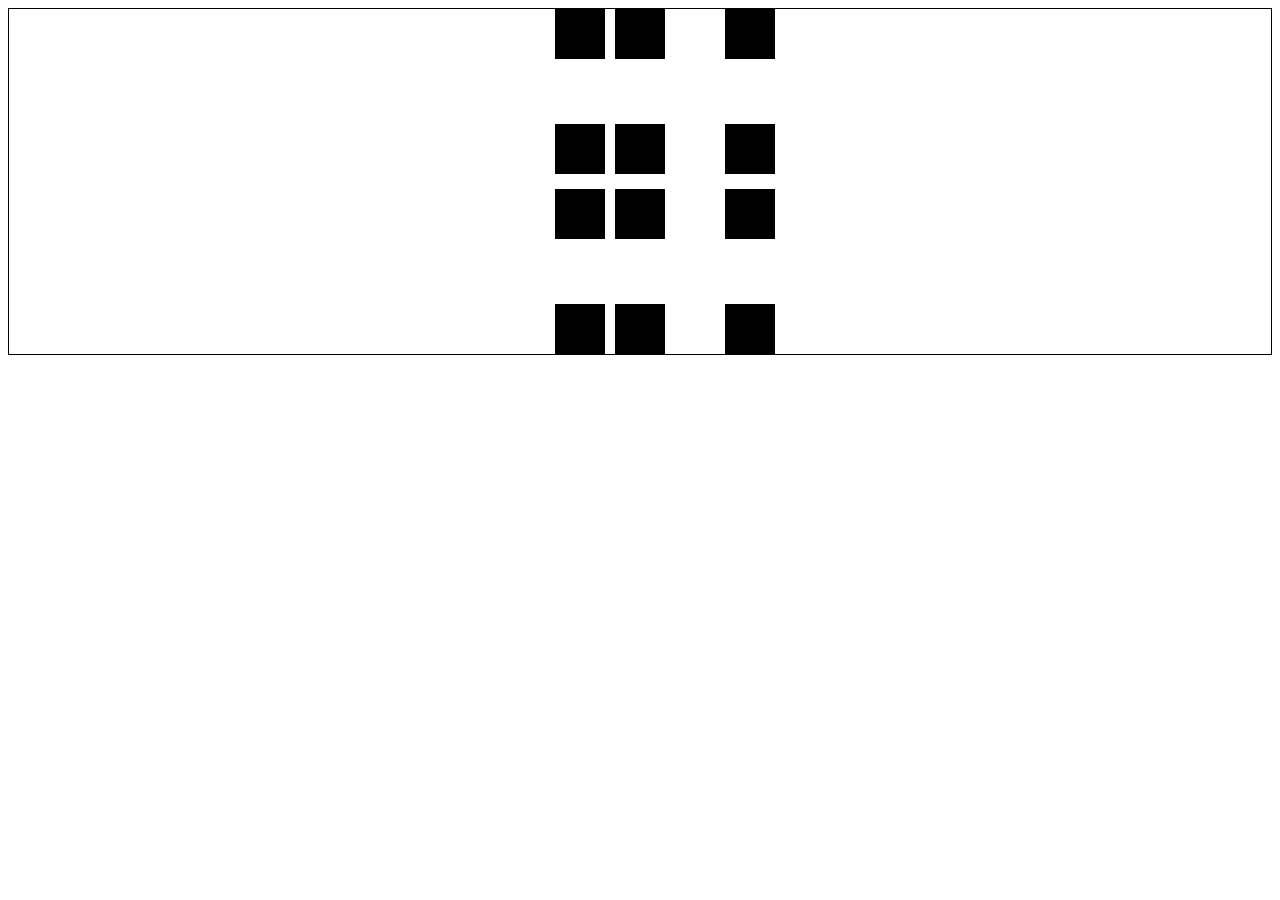
==== Pages/Bento-grid/src/html/index.html @ 7572449c "pruebas con grid" ====
<!DOCTYPE html>
<html lang="es">
<head>
    <meta charset="UTF-8">
    <meta name="viewport" content="width=device-width, initial-scale=1.0">
    <title>Document</title>
    <link rel="stylesheet" href="../style/style.css">
</head>
<body>
    <div>
        <span></span>
        <span></span>
        <span></span>
        <span></span>
        <span></span>
        <span></span>
        <span></span>
        <span></span>
        <span></span>
        <span></span>
        <span></span>
        <span></span>
    </div>
</body>
</html>
---- Pages/Bento-grid/src/style/style.css ----
*{
    box-sizing: border-box;
}

div {
display: grid;
    border: 1px solid;
    grid-template-columns: 100px 50px 100px;
    grid-template-rows: 100px auto 100px;
    column-gap: 10px;
    row-gap: 15px;
    justify-items: end;
    justify-content: center;
}

span{
    width: 50px;
    height: 50px;
    background-color: black;
}
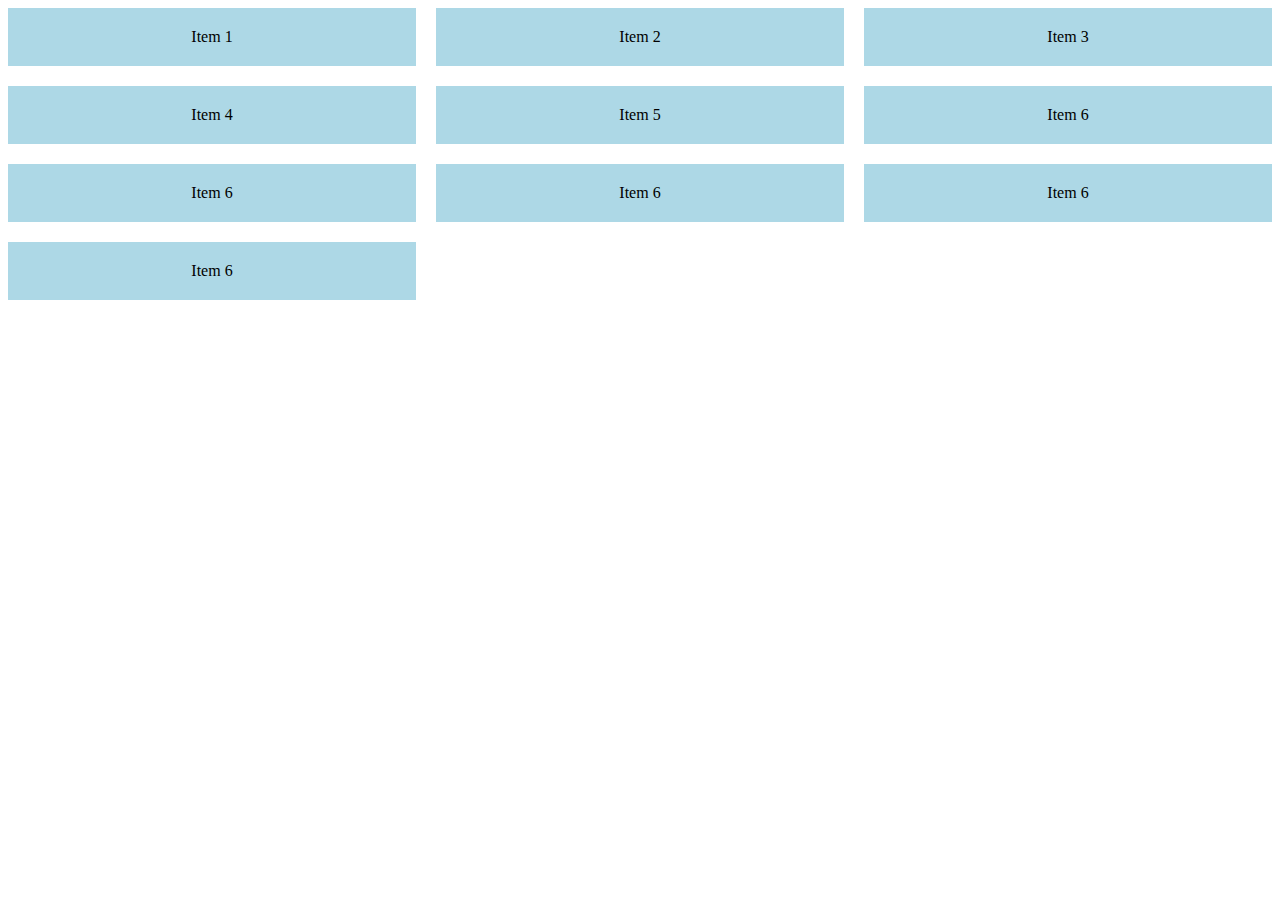
==== commit 7257c441: "grid" ====
--- a/Pages/Bento-grid/src/html/index.html
+++ b/Pages/Bento-grid/src/html/index.html
@@ -7,19 +7,18 @@
     <link rel="stylesheet" href="../style/style.css">
 </head>
 <body>
-    <div>
-        <span></span>
-        <span></span>
-        <span></span>
-        <span></span>
-        <span></span>
-        <span></span>
-        <span></span>
-        <span></span>
-        <span></span>
-        <span></span>
-        <span></span>
-        <span></span>
-    </div>
+    <div class="container">
+        <div class="item">Item 1</div>
+        <div class="item">Item 2</div>
+        <div class="item">Item 3</div>
+        <div class="item">Item 4</div>
+        <div class="item">Item 5</div>
+        <div class="item">Item 6</div>
+        <div class="item">Item 6</div>
+        <div class="item">Item 6</div>
+        <div class="item">Item 6</div>
+        <div class="item">Item 6</div>
+      </div>
+      
 </body>
 </html>--- a/Pages/Bento-grid/src/style/style.css
+++ b/Pages/Bento-grid/src/style/style.css
@@ -2,19 +2,15 @@
     box-sizing: border-box;
 }
 
-div {
-display: grid;
-    border: 1px solid;
-    grid-template-columns: 100px 50px 100px;
-    grid-template-rows: 100px auto 100px;
-    column-gap: 10px;
-    row-gap: 15px;
-    justify-items: end;
-    justify-content: center;
-}
-
-span{
-    width: 50px;
-    height: 50px;
-    background-color: black;
-}+.container {
+    display: grid; /* Define el contenedor como grid */
+    grid-template-columns: repeat(3, 1fr); /* 3 columnas de igual tamaño */
+    grid-gap: 20px; /* Espacio entre las columnas y filas */
+  }
+  
+  .item {
+    background-color: lightblue;
+    padding: 20px;
+    text-align: center;
+  }
+  
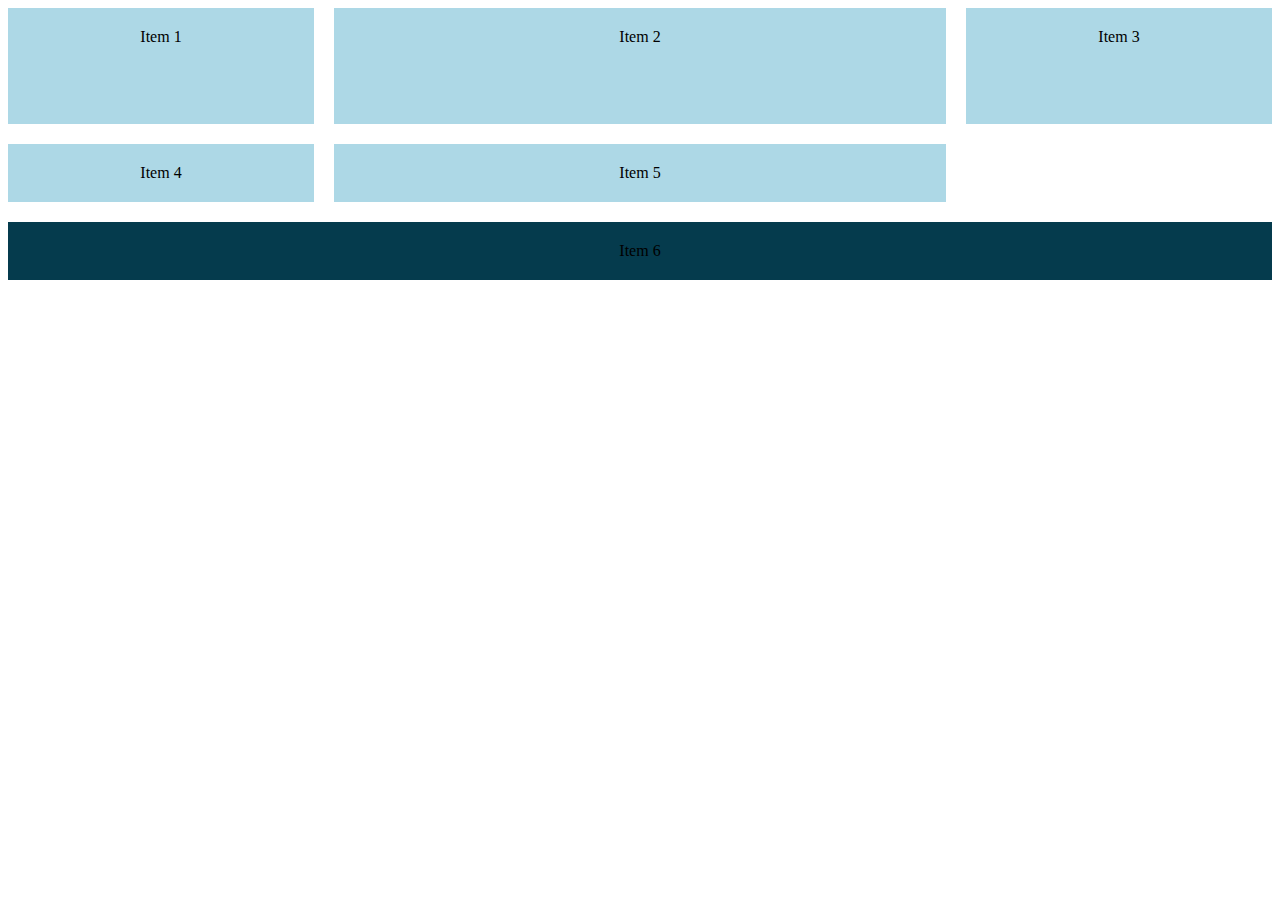
==== commit b19bbc7b: "nuevos cambios" ====
--- a/Pages/Bento-grid/src/html/index.html
+++ b/Pages/Bento-grid/src/html/index.html
@@ -13,11 +13,7 @@
         <div class="item">Item 3</div>
         <div class="item">Item 4</div>
         <div class="item">Item 5</div>
-        <div class="item">Item 6</div>
-        <div class="item">Item 6</div>
-        <div class="item">Item 6</div>
-        <div class="item">Item 6</div>
-        <div class="item">Item 6</div>
+        <div class="item-1">Item 6</div>
       </div>
       
 </body>
--- a/Pages/Bento-grid/src/style/style.css
+++ b/Pages/Bento-grid/src/style/style.css
@@ -1,16 +1,27 @@
-*{
-    box-sizing: border-box;
+* {
+  box-sizing: border-box;
 }
 
 .container {
-    display: grid; /* Define el contenedor como grid */
-    grid-template-columns: repeat(3, 1fr); /* 3 columnas de igual tamaño */
-    grid-gap: 20px; /* Espacio entre las columnas y filas */
-  }
-  
-  .item {
-    background-color: lightblue;
-    padding: 20px;
-    text-align: center;
-  }
-  
+  display: grid;
+  /* Define el contenedor como grid */
+  grid-template-columns: 1fr 2fr 1fr;
+  grid-template-rows: 2fr 1fr ;
+  /* 3 columnas de igual tamaño */
+  grid-gap: 20px;
+  /* Espacio entre las columnas y filas */
+}
+
+.item {
+  background-color: lightblue;
+  padding: 20px;
+  text-align: center;
+}
+
+.item-1 {
+  background-color: rgb(5, 59, 77);
+  padding: 20px;
+  text-align: center;
+  grid-column: 1/4;
+}
+
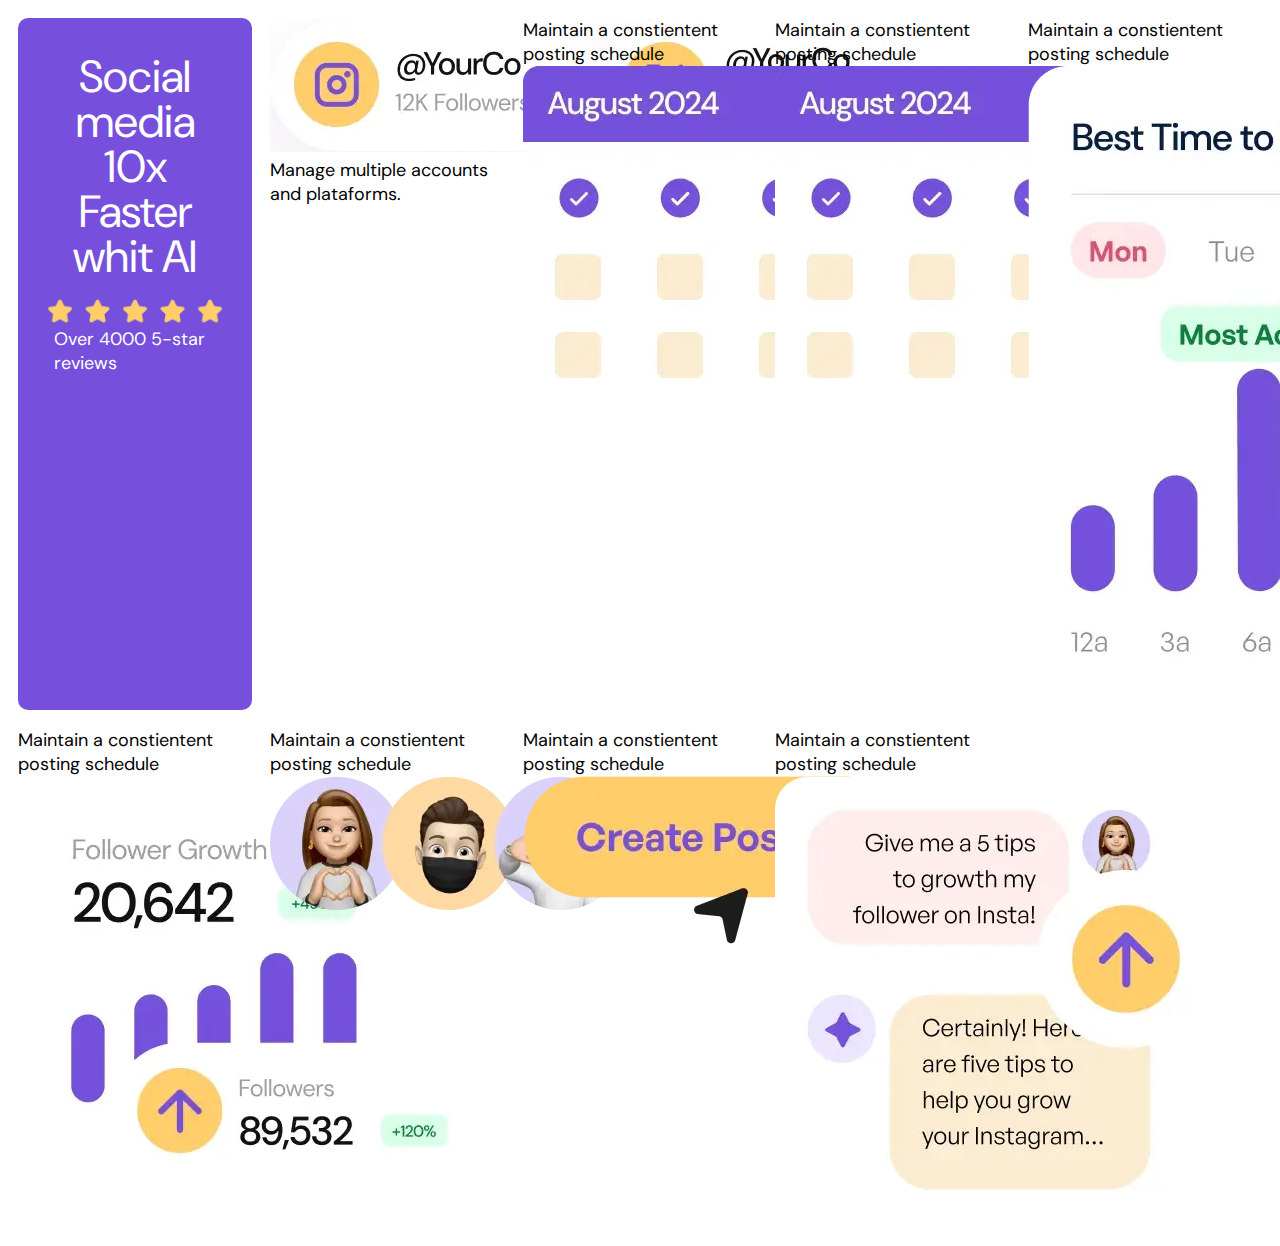
==== commit 3ca8f8b6: "cambios en el css y html" ====
--- a/Pages/Bento-grid/src/html/index.html
+++ b/Pages/Bento-grid/src/html/index.html
@@ -8,13 +8,54 @@
 </head>
 <body>
     <div class="container">
-        <div class="item">Item 1</div>
-        <div class="item">Item 2</div>
-        <div class="item">Item 3</div>
-        <div class="item">Item 4</div>
-        <div class="item">Item 5</div>
-        <div class="item-1">Item 6</div>
-      </div>
-      
+
+        <div class="section-1">
+            
+            <p>Social media 10x Faster whit AI </p>
+            <img src="../../img/illustration-five-stars.webp" alt="">
+            <p>Over 4000 5-star reviews</p>
+        </div>
+
+        <div class="section-2">
+            <img src="../../img/illustration-multiple-platforms.webp" alt="">
+            <p>Manage multiple accounts and plataforms. </p>
+        </div>
+
+        <div class="section-3">
+            <p>Maintain a constientent posting schedule</p>
+            <img src="../../img/illustration-consistent-schedule.webp" alt="">
+        </div>
+
+        <div class="section-3">
+            <p>Maintain a constientent posting schedule</p>
+            <img src="../../img/illustration-consistent-schedule.webp" alt="">
+        </div>
+
+        <div class="section-4">
+            <p>Maintain a constientent posting schedule</p>
+            <img src="../../img/illustration-schedule-posts.webp" alt="">
+        </div>
+
+        <div class="section-5">
+            <p>Maintain a constientent posting schedule</p>
+            <img src="../../img/illustration-grow-followers.webp" alt="">
+        </div>
+
+        <div class="section-6">
+            <p>Maintain a constientent posting schedule</p>
+            <img src="../../img/illustration-audience-growth.webp" alt="">
+        </div>
+
+        <div class="section-5">
+            <p>Maintain a constientent posting schedule</p>
+            <img src="../../img/illustration-create-post.webp" alt="">
+        </div>
+
+        <div class="section-5">
+            <p>Maintain a constientent posting schedule</p>
+            <img src="../../img/illustration-ai-content.webp" alt="">
+        </div>
+
+    </div>
 </body>
 </html>--- a/Pages/Bento-grid/src/style/style.css
+++ b/Pages/Bento-grid/src/style/style.css
@@ -1,27 +1,42 @@
+@import url('https://fonts.googleapis.com/css2?family=DM+Sans:ital,opsz,wght@0,9..40,100..1000;1,9..40,100..1000&display=swap');
+
 * {
   box-sizing: border-box;
+  font-size: 18px;
+  font-family:'DM Sans',sans-serif;
+  margin: 0;
+  padding: 0;
 }
 
+div{
+  border-radius: 10px;
+}
 .container {
   display: grid;
-  /* Define el contenedor como grid */
-  grid-template-columns: 1fr 2fr 1fr;
-  grid-template-rows: 2fr 1fr ;
-  /* 3 columnas de igual tamaño */
-  grid-gap: 20px;
-  /* Espacio entre las columnas y filas */
+  grid-template-columns: repeat(auto-fit, minmax(200px, 1fr));
+  padding: 1em;
+  gap: 1em;
 }
 
-.item {
-  background-color: lightblue;
-  padding: 20px;
+.container .section-1{
+  background-color: hsl(256, 67%, 59%);
+  overflow: hidden;
+  padding: 2em;
+  display: flex;
+  flex-direction: column;
+  align-items: center;
+}
+.section-1 p{
+  color: hsl(0, 0%, 100%);
+}
+.section-1 p:first-child{
+  font-size: 2.5em;
   text-align: center;
+  line-height: 1;
+  
 }
+.section-1 img{
+  margin-top: 1em;
+  width: 10em;
 
-.item-1 {
-  background-color: rgb(5, 59, 77);
-  padding: 20px;
-  text-align: center;
-  grid-column: 1/4;
 }
-
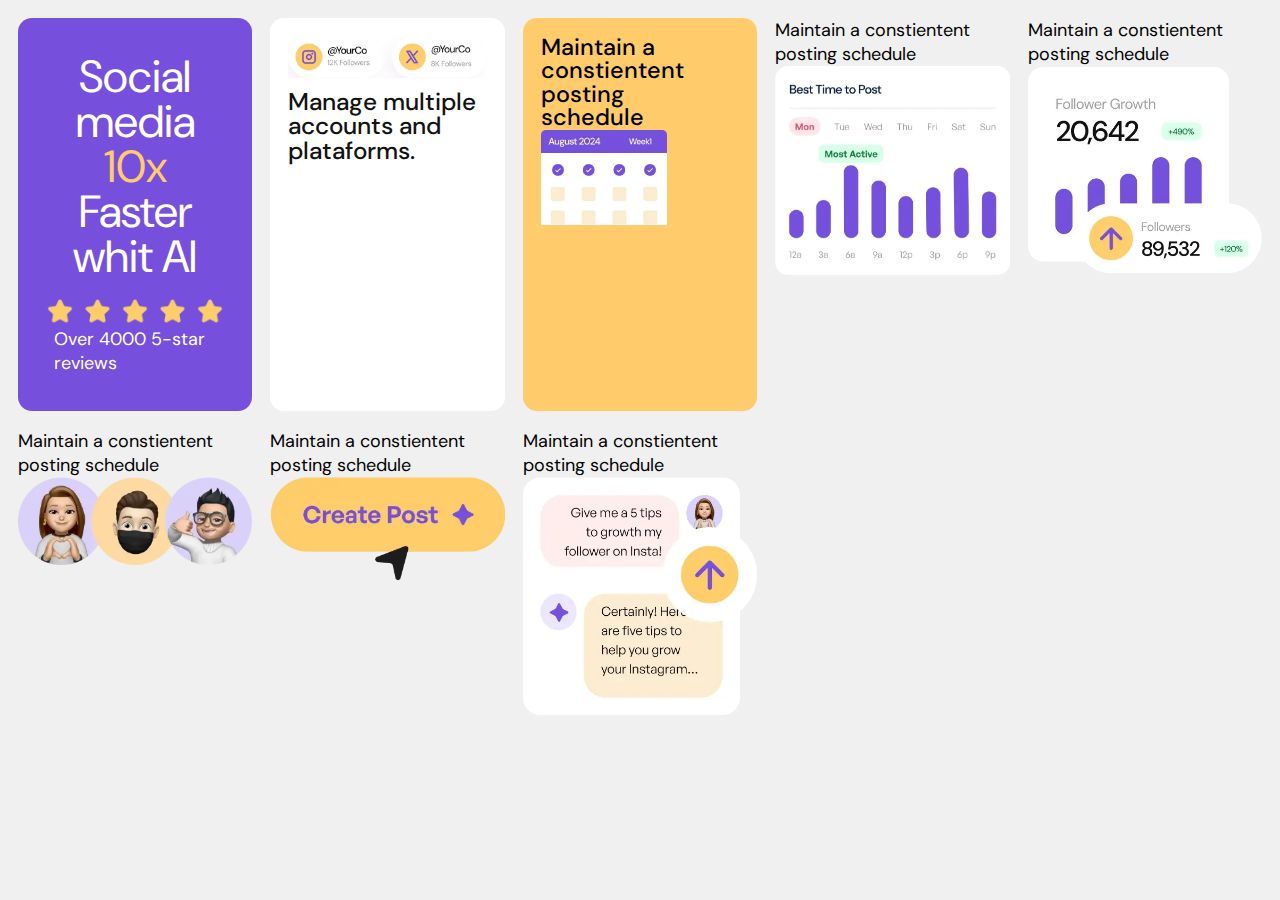
==== commit 10555639: "a" ====
--- a/Pages/Bento-grid/src/html/index.html
+++ b/Pages/Bento-grid/src/html/index.html
@@ -10,8 +10,7 @@
     <div class="container">
 
         <div class="section-1">
-            
-            <p>Social media 10x Faster whit AI </p>
+            <p>Social media <span>10x</span> Faster whit AI </p>
             <img src="../../img/illustration-five-stars.webp" alt="">
             <p>Over 4000 5-star reviews</p>
         </div>
@@ -19,11 +18,6 @@
         <div class="section-2">
             <img src="../../img/illustration-multiple-platforms.webp" alt="">
             <p>Manage multiple accounts and plataforms. </p>
-        </div>
-
-        <div class="section-3">
-            <p>Maintain a constientent posting schedule</p>
-            <img src="../../img/illustration-consistent-schedule.webp" alt="">
         </div>
 
         <div class="section-3">
--- a/Pages/Bento-grid/src/style/style.css
+++ b/Pages/Bento-grid/src/style/style.css
@@ -7,9 +7,15 @@
   margin: 0;
   padding: 0;
 }
+body{
+  background-color: rgb(240, 240, 240);
+
+}
 
 div{
-  border-radius: 10px;
+  border-radius: 14px;
+  display: flex;
+  flex-direction: column;
 }
 .container {
   display: grid;
@@ -17,13 +23,12 @@
   padding: 1em;
   gap: 1em;
 }
-
+/*//------------SECTION 1-------------------*/
 .container .section-1{
   background-color: hsl(256, 67%, 59%);
   overflow: hidden;
   padding: 2em;
-  display: flex;
-  flex-direction: column;
+  
   align-items: center;
 }
 .section-1 p{
@@ -38,5 +43,34 @@
 .section-1 img{
   margin-top: 1em;
   width: 10em;
+}
+span{
+  font-size: 1em;
+  color: hsl(39, 100%, 71%);
+}
 
+/*//------------SECTION 2-------------------*/
+.container .section-2{
+  background-color:hsl(0, 0%, 100%);
+  padding: 1em;
 }
+
+.section-2 p {
+  color: hsl(0, 0%, 7%); 
+  font-weight: 500;
+  font-size: 1.35em;
+  line-height: 1;
+  margin-top: .5em;
+}
+
+/*//------------SECTION 3-------------------*/
+.container .section-3{
+  background-color: hsl(39, 100%, 71%);
+  padding: 1em 5em 0em 1em;
+}
+
+.section-3 p {
+  font-weight: 500;
+  font-size: 1.3em;
+  line-height: 1;
+}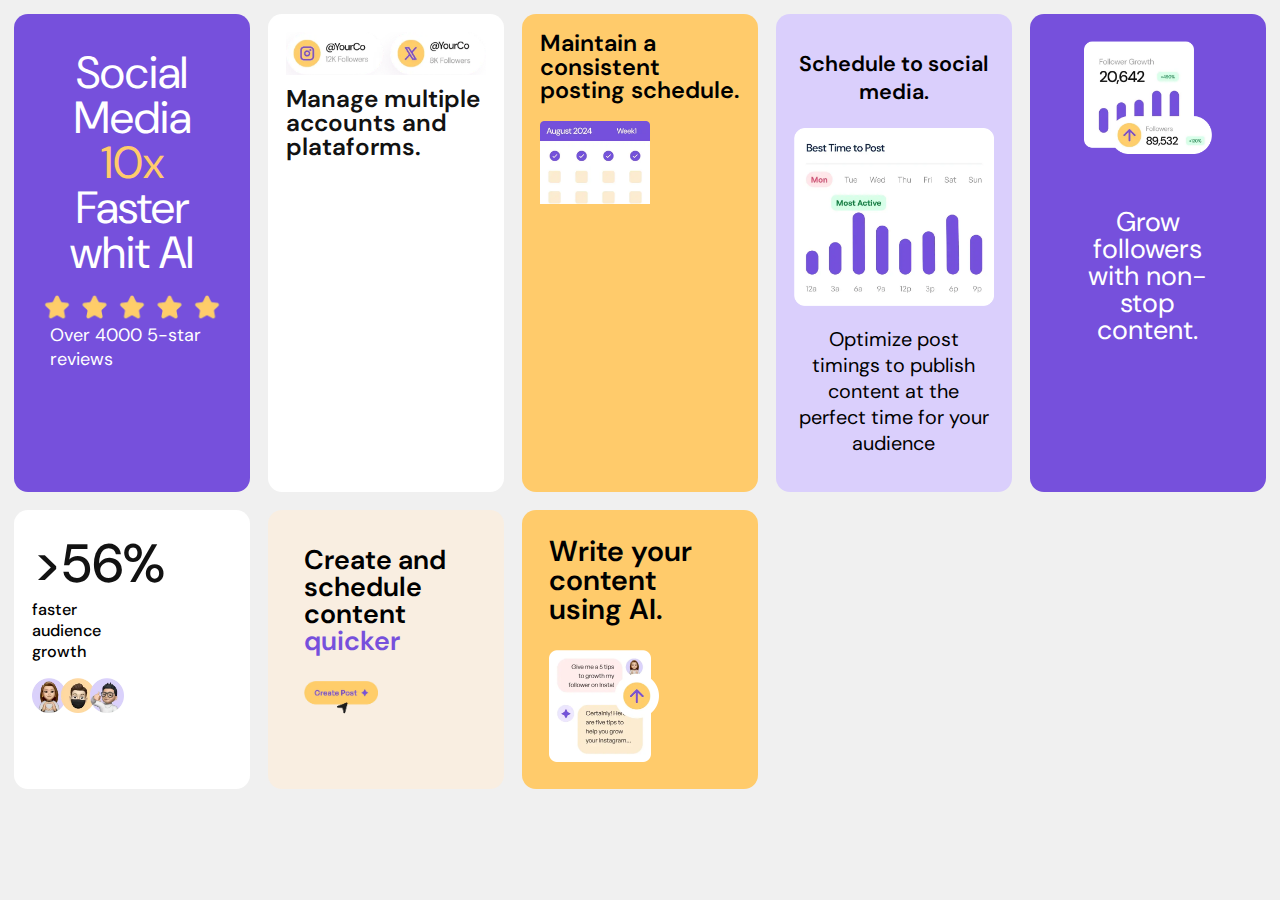
==== commit c9397083: "cambios css  y html" ====
--- a/Pages/Bento-grid/src/html/index.html
+++ b/Pages/Bento-grid/src/html/index.html
@@ -10,7 +10,7 @@
     <div class="container">
 
         <div class="section-1">
-            <p>Social media <span>10x</span> Faster whit AI </p>
+            <p>Social Media <span>10x</span> Faster whit AI </p>
             <img src="../../img/illustration-five-stars.webp" alt="">
             <p>Over 4000 5-star reviews</p>
         </div>
@@ -21,32 +21,34 @@
         </div>
 
         <div class="section-3">
-            <p>Maintain a constientent posting schedule</p>
+            <p>Maintain a consistent posting schedule.</p>
             <img src="../../img/illustration-consistent-schedule.webp" alt="">
         </div>
 
         <div class="section-4">
-            <p>Maintain a constientent posting schedule</p>
+            <p>Schedule to social media.</p>
             <img src="../../img/illustration-schedule-posts.webp" alt="">
+            <p>Optimize post timings to publish content at the perfect time for your audience </p>
         </div>
 
         <div class="section-5">
-            <p>Maintain a constientent posting schedule</p>
             <img src="../../img/illustration-grow-followers.webp" alt="">
+            <p>Grow followers with non-stop content. </p>
         </div>
 
         <div class="section-6">
-            <p>Maintain a constientent posting schedule</p>
+            <span>>56%</span>
+            <p>faster audience growth</p>
             <img src="../../img/illustration-audience-growth.webp" alt="">
         </div>
 
-        <div class="section-5">
-            <p>Maintain a constientent posting schedule</p>
+        <div class="section-7">
+            <p>Create and schedule content <span>quicker</span></p>
             <img src="../../img/illustration-create-post.webp" alt="">
         </div>
 
-        <div class="section-5">
-            <p>Maintain a constientent posting schedule</p>
+        <div class="section-8">
+            <p>Write your content using AI.</p>
             <img src="../../img/illustration-ai-content.webp" alt="">
         </div>
 
--- a/Pages/Bento-grid/src/style/style.css
+++ b/Pages/Bento-grid/src/style/style.css
@@ -20,7 +20,7 @@
 .container {
   display: grid;
   grid-template-columns: repeat(auto-fit, minmax(200px, 1fr));
-  padding: 1em;
+  padding: .8em;
   gap: 1em;
 }
 /*//------------SECTION 1-------------------*/
@@ -57,7 +57,7 @@
 
 .section-2 p {
   color: hsl(0, 0%, 7%); 
-  font-weight: 500;
+  font-weight: 600;
   font-size: 1.35em;
   line-height: 1;
   margin-top: .5em;
@@ -66,11 +66,101 @@
 /*//------------SECTION 3-------------------*/
 .container .section-3{
   background-color: hsl(39, 100%, 71%);
-  padding: 1em 5em 0em 1em;
+  padding: 1em 1em 0em 1em;
 }
 
 .section-3 p {
-  font-weight: 500;
+  font-weight: 600;
   font-size: 1.3em;
   line-height: 1;
+}
+
+.section-3 img{
+  margin-right: 5em;
+  margin-top: 1em;
+}
+
+/*//------------SECTION 4-------------------*/
+.container .section-4{
+  background-color: hsl(254, 88%, 90%);
+  padding: 2em 1em;
+}
+
+.section-4 p:first-child {
+  font-weight: 600;
+  font-size: 1.2em;
+  text-align: center;
+  margin-bottom: 1em;
+
+}
+
+.section-4 p:last-child{
+  text-align: center;
+  font-size: 1.1em;
+  margin-top: 1em;
+}
+/*//------------SECTION 5-------------------*/
+.container .section-5{
+  background-color: hsl(256, 67%, 59%);
+  padding: 1.5em 3em;
+}
+
+.section-5 p{
+  color: hsl(0, 0%, 100%);
+  font-size: 1.5em;
+  line-height: 1;
+  text-align: center;
+  margin-top: 2em;
+}
+
+/*//------------SECTION 6-------------------*/
+.container .section-6{
+  background-color:hsl(0, 0%, 100%);
+  padding: 1em 7em 1em 1em;
+}
+
+.section-6 p{
+  margin-bottom: 1em;
+  font-size: .9em;
+  font-weight: 500;
+}
+
+.section-6 span{
+  color:  hsl(0, 0%, 7%);
+  font-size: 3em;
+  font-weight: 500;
+}
+
+/*//------------SECTION 7-------------------*/
+.container .section-7{
+  background-color: hsl(31, 66%, 93%);
+  padding: 2em;
+}
+.section-7 img{
+  margin-right: 5em;
+}
+.section-7 span{
+  color: hsl(256, 67%, 59%);
+}
+.section-7 p{
+  font-weight: 600;
+  line-height: 1;
+  font-size: 1.5em;
+  margin-bottom: 1em;
+}
+/*//------------SECTION 8-------------------*/
+.container .section-8{
+  background-color: hsl(39, 100%, 71%);
+  padding: 1.5em;
+}
+
+.section-8 img{
+  margin-right: 4em;
+  margin-top: 1.5em;
+}
+
+.section-8 p{
+  font-weight: 600;
+  font-size: 1.6em;
+  line-height: 1;
 }